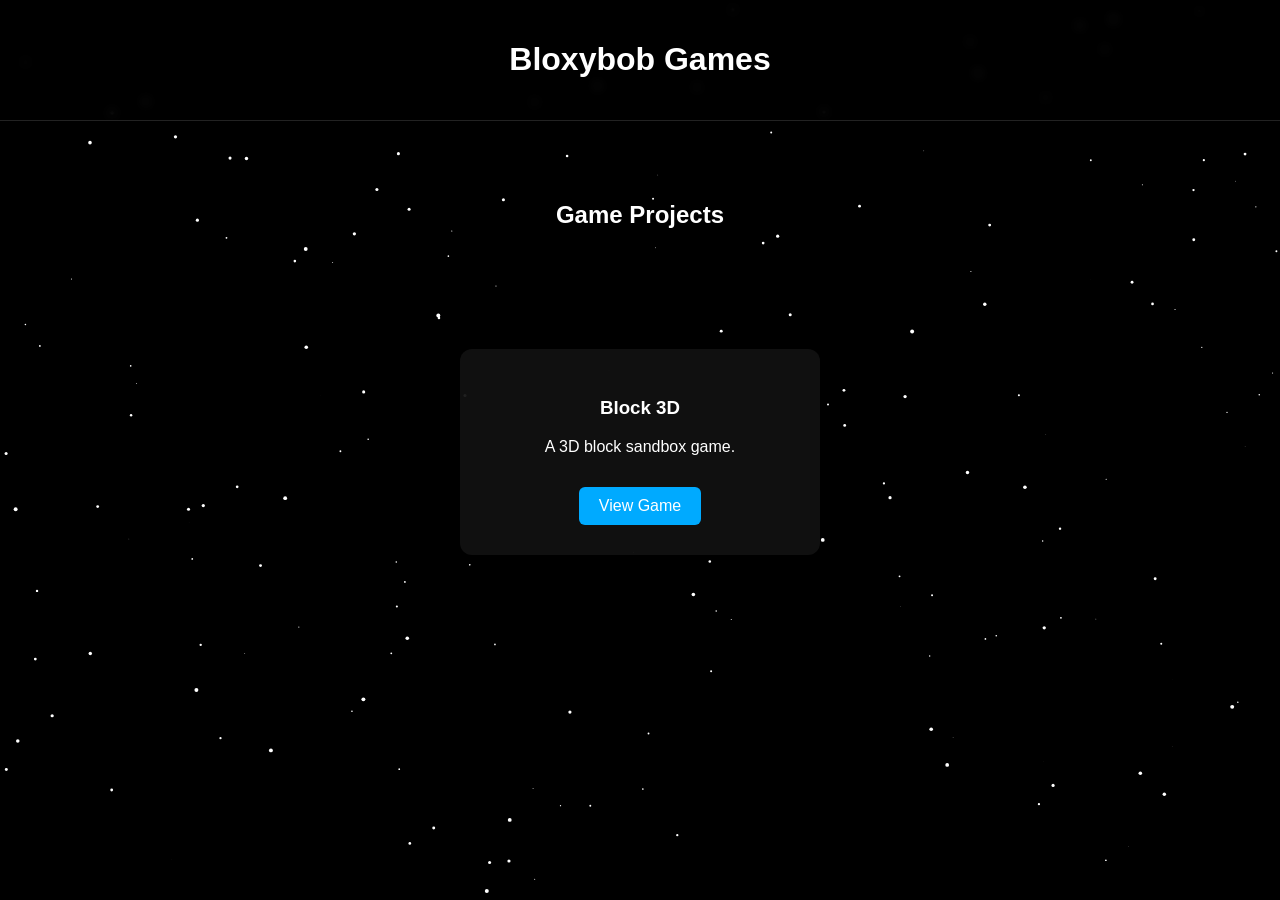
==== index.html @ 67b5997e "REVAMP 2.0 YEAHHH BABY WE REMASTERING THE WEBSITE FUCKING AGAINNN" ====
<!DOCTYPE html>
<html lang="en">
<head>
<meta charset="UTF-8">
<meta name="viewport" content="width=device-width, initial-scale=1.0">
<title>Bloxybob Games</title>

<style>
/* ===== GLOBAL ===== */
body {
    margin: 0;
    font-family: Arial, sans-serif;
    background: black;
    color: white;
    overflow-x: hidden;
}

/* ===== STARFIELD ===== */
#starfield {
    position: fixed;
    top: 0;
    left: 0;
    width: 100%;
    height: 100%;
    z-index: -1;
}

/* ===== TOP BAR ===== */
.top-bar {
    background: rgba(0, 0, 0, 0.7);
    padding: 20px;
    text-align: center;
    border-bottom: 1px solid #222;
    backdrop-filter: blur(6px);
}

/* ===== HERO ===== */
.hero {
    text-align: center;
    padding: 60px 20px;
}

/* ===== GAME GRID (FIXED) ===== */
.games {
    display: flex;
    justify-content: center;
    gap: 30px;
    padding: 40px;
    flex-wrap: wrap;
    transition: all 0.4s ease;
}

.game-card {
    width: 300px; /* Fixed width prevents stretching */
    background: rgba(20, 20, 20, 0.8);
    padding: 30px;
    border-radius: 12px;
    text-align: center;
    backdrop-filter: blur(10px);
    transition: transform 0.3s ease, opacity 0.6s ease;
}

.game-card:hover {
    transform: scale(1.05);
}

button {
    margin-top: 15px;
    padding: 10px 20px;
    border: none;
    border-radius: 6px;
    background: #00aaff;
    color: white;
    cursor: pointer;
    font-size: 16px;
}

button:hover {
    background: #0088cc;
}

/* Fade-in animation */
.fade-in {
    opacity: 0;
    animation: fadeIn 0.8s forwards ease;
}

@keyframes fadeIn {
    to { opacity: 1; }
}
</style>
</head>
<body>

<canvas id="starfield"></canvas>

<header class="top-bar">
    <h1>Bloxybob Games</h1>
</header>

<section class="hero">
    <h2>Game Projects</h2>
</section>

<section class="games" id="gameGrid">
    <div class="game-card">
        <h3>Block 3D</h3>
        <p>A 3D block sandbox game.</p>
        <button onclick="goToGame('block3d.html')">View Game</button>
    </div>
</section>

<script>
/* ===== STARFIELD SCRIPT ===== */

const canvas = document.getElementById("starfield");
const ctx = canvas.getContext("2d");

let stars = [];
const STAR_COUNT = 200;

function resizeCanvas() {
    canvas.width = window.innerWidth;
    canvas.height = window.innerHeight;
}

window.addEventListener("resize", resizeCanvas);
resizeCanvas();

class Star {
    constructor() { this.reset(); }
    reset() {
        this.x = Math.random() * canvas.width;
        this.y = Math.random() * canvas.height;
        this.size = Math.random() * 2;
        this.speed = Math.random() * 0.6 + 0.2;
    }
    update() {
        this.y += this.speed;
        if (this.y > canvas.height) {
            this.reset();
            this.y = 0;
        }
    }
    draw() {
        ctx.fillStyle = "white";
        ctx.beginPath();
        ctx.arc(this.x, this.y, this.size, 0, Math.PI * 2);
        ctx.fill();
    }
}

function initStars() {
    stars = [];
    for (let i = 0; i < STAR_COUNT; i++) {
        stars.push(new Star());
    }
}

function animate() {
    ctx.clearRect(0, 0, canvas.width, canvas.height);
    stars.forEach(star => {
        star.update();
        star.draw();
    });
    requestAnimationFrame(animate);
}

initStars();
animate();

/* ===== NAVIGATION ===== */
function goToGame(page) {
    window.location.href = page;
}

/* ===== SECRET KEY SEQUENCE ===== */

const secretCode = ["ArrowUp","ArrowDown","ArrowLeft","ArrowRight","Enter"];
let userInput = [];

document.addEventListener("keydown", (e) => {
    userInput.push(e.key);
    if (userInput.length > secretCode.length) userInput.shift();

    if (JSON.stringify(userInput) === JSON.stringify(secretCode)) {
        revealSecretCard();
    }
});

function revealSecretCard() {
    if (document.getElementById("estropolis-card")) return;

    const grid = document.getElementById("gameGrid");

    const card = document.createElement("div");
    card.className = "game-card fade-in";
    card.id = "estropolis-card";

    card.innerHTML = `
        <h3>Estropolis</h3>
        <p>A Muiltplayer Historical combat project.</p>
        <button onclick="goToGame('estropolis.html')">View Project</button>
    `;

    grid.appendChild(card);
}
</script>

</body>
</html>
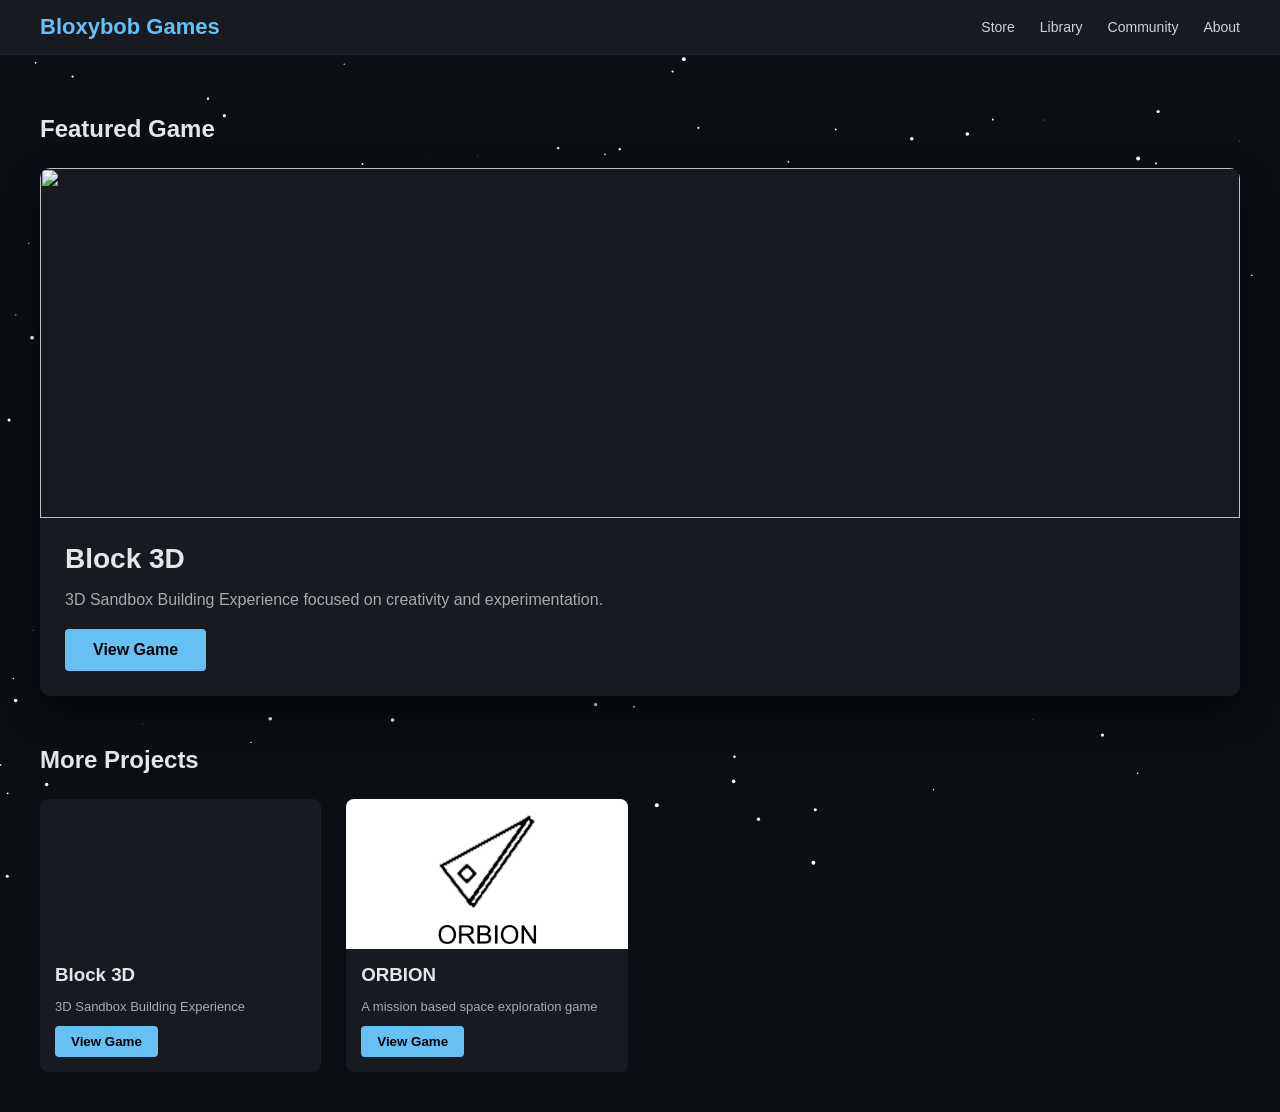
==== commit 37290dfa: "NEW GAME" ====
--- a/index.html
+++ b/index.html
@@ -6,205 +6,414 @@
 <title>Bloxybob Games</title>
 
 <style>
+
 /* ===== GLOBAL ===== */
-body {
-    margin: 0;
-    font-family: Arial, sans-serif;
-    background: black;
-    color: white;
-    overflow-x: hidden;
+body{
+    margin:0;
+    font-family:"Segoe UI",Arial,sans-serif;
+    background:#0b0f14;
+    color:#e6e6e6;
+    overflow-x:hidden;
+}
+
+a{
+    text-decoration:none;
+    color:inherit;
 }
 
 /* ===== STARFIELD ===== */
-#starfield {
-    position: fixed;
-    top: 0;
-    left: 0;
-    width: 100%;
-    height: 100%;
-    z-index: -1;
-}
-
-/* ===== TOP BAR ===== */
-.top-bar {
-    background: rgba(0, 0, 0, 0.7);
-    padding: 20px;
-    text-align: center;
-    border-bottom: 1px solid #222;
-    backdrop-filter: blur(6px);
-}
-
-/* ===== HERO ===== */
-.hero {
-    text-align: center;
-    padding: 60px 20px;
-}
-
-/* ===== GAME GRID (FIXED) ===== */
-.games {
-    display: flex;
-    justify-content: center;
-    gap: 30px;
-    padding: 40px;
-    flex-wrap: wrap;
-    transition: all 0.4s ease;
-}
-
-.game-card {
-    width: 300px; /* Fixed width prevents stretching */
-    background: rgba(20, 20, 20, 0.8);
-    padding: 30px;
-    border-radius: 12px;
-    text-align: center;
-    backdrop-filter: blur(10px);
-    transition: transform 0.3s ease, opacity 0.6s ease;
-}
-
-.game-card:hover {
-    transform: scale(1.05);
-}
-
-button {
-    margin-top: 15px;
-    padding: 10px 20px;
-    border: none;
-    border-radius: 6px;
-    background: #00aaff;
-    color: white;
-    cursor: pointer;
-    font-size: 16px;
-}
-
-button:hover {
-    background: #0088cc;
-}
-
-/* Fade-in animation */
-.fade-in {
-    opacity: 0;
-    animation: fadeIn 0.8s forwards ease;
-}
-
-@keyframes fadeIn {
-    to { opacity: 1; }
-}
+#starfield{
+    position:fixed;
+    top:0;
+    left:0;
+    z-index:-1;
+}
+
+/* ===== HEADER ===== */
+.main-header{
+    background:#171a21;
+    border-bottom:1px solid #1f2933;
+    padding:14px 40px;
+    display:flex;
+    justify-content:space-between;
+    align-items:center;
+}
+
+.logo{
+    font-size:22px;
+    font-weight:bold;
+    color:#66c0f4;
+}
+
+.nav{
+    display:flex;
+    gap:25px;
+    font-size:14px;
+    color:#c7d5e0;
+}
+
+.nav span{
+    cursor:pointer;
+    transition:0.2s;
+}
+
+.nav span:hover{
+    color:white;
+}
+
+/* ===== STORE SECTION ===== */
+.section{
+    max-width:1200px;
+    margin:auto;
+    padding:40px;
+}
+
+.section h2{
+    font-size:24px;
+    margin-bottom:25px;
+}
+
+/* ===== FEATURED GAME ===== */
+.featured-game{
+    background:#171a21;
+    border-radius:10px;
+    overflow:hidden;
+    margin-bottom:50px;
+    box-shadow:0 15px 35px rgba(0,0,0,0.6);
+}
+
+.featured-preview{
+    position:relative;
+    height:350px;
+    overflow:hidden;
+}
+
+.featured-preview img{
+    position:absolute;
+    width:100%;
+    height:100%;
+    object-fit:cover;
+    opacity:0;
+    transition:opacity 0.6s ease;
+}
+
+.featured-preview img.active{
+    opacity:1;
+}
+
+.featured-info{
+    padding:25px;
+}
+
+.featured-info h3{
+    margin:0 0 10px 0;
+    font-size:28px;
+}
+
+.featured-info p{
+    color:#aaa;
+    margin-bottom:20px;
+}
+
+.featured-info button{
+    padding:12px 28px;
+    font-size:16px;
+    border:none;
+    border-radius:4px;
+    background:#66c0f4;
+    color:black;
+    font-weight:bold;
+    cursor:pointer;
+    transition:0.3s;
+}
+
+.featured-info button:hover{
+    background:#4aa3d8;
+}
+
+/* ===== GAME GRID ===== */
+.games{
+    display:grid;
+    grid-template-columns:repeat(auto-fill,minmax(260px,1fr));
+    gap:25px;
+}
+
+.game-card{
+    background:#171a21;
+    border-radius:8px;
+    overflow:hidden;
+    transition:transform 0.25s ease,box-shadow 0.25s ease;
+    cursor:pointer;
+}
+
+.game-card:hover{
+    transform:translateY(-6px);
+    box-shadow:0 10px 25px rgba(0,0,0,0.6);
+}
+
+.game-image{
+    height:150px;
+    background-size:cover;
+    background-position:center;
+}
+
+.game-info{
+    padding:15px;
+}
+
+.game-info h3{
+    margin:0 0 8px 0;
+}
+
+.game-info p{
+    font-size:13px;
+    color:#aaa;
+    margin-bottom:12px;
+}
+
+.game-info button{
+    padding:8px 16px;
+    border:none;
+    border-radius:4px;
+    background:#66c0f4;
+    color:black;
+    font-weight:bold;
+    cursor:pointer;
+}
+
+.game-info button:hover{
+    background:#4aa3d8;
+}
+
+/* ===== RESPONSIVE ===== */
+@media(max-width:768px){
+.section{padding:20px;}
+.featured-preview{height:250px;}
+}
+
 </style>
 </head>
+
 <body>
 
 <canvas id="starfield"></canvas>
 
-<header class="top-bar">
-    <h1>Bloxybob Games</h1>
+<header class="main-header">
+<div class="logo">Bloxybob Games</div>
+
+<div class="nav">
+<span>Store</span>
+<span>Library</span>
+<span>Community</span>
+<span>About</span>
+</div>
+
 </header>
 
-<section class="hero">
-    <h2>Game Projects</h2>
+
+<section class="section">
+
+<h2>Featured Game</h2>
+
+<div class="featured-game">
+
+<div class="featured-preview" id="featuredPreview">
+<img src="images/block1.png" class="active">
+<img src="images/block2.png">
+<img src="images/banner.png">
+</div>
+
+<div class="featured-info">
+<h3>Block 3D</h3>
+<p>3D Sandbox Building Experience focused on creativity and experimentation.</p>
+<button onclick="goToGame('block3d.html')">View Game</button>
+</div>
+
+</div>
+
+
+<h2>More Projects</h2>
+
+<div class="games" id="gameGrid">
+
+<!-- BLOCK 3D -->
+<div class="game-card">
+<div class="game-image" style="background-image:url('images/banner.png');"></div>
+
+<div class="game-info">
+<h3>Block 3D</h3>
+<p>3D Sandbox Building Experience</p>
+<button onclick="goToGame('block3d.html')">View Game</button>
+</div>
+</div>
+
+
+<!-- NEW GAME -->
+<div class="game-card">
+<div class="game-image" style="background-image:url('images/newgame.png');"></div>
+
+<div class="game-info">
+<h3>ORBION</h3>
+<p>A mission based space exploration game</p>
+<button onclick="goToGame('newgame.html')">View Game</button>
+</div>
+</div>
+
+
+</div>
+
 </section>
 
-<section class="games" id="gameGrid">
-    <div class="game-card">
-        <h3>Block 3D</h3>
-        <p>A 3D block sandbox game.</p>
-        <button onclick="goToGame('block3d.html')">View Game</button>
-    </div>
-</section>
 
 <script>
-/* ===== STARFIELD SCRIPT ===== */
-
-const canvas = document.getElementById("starfield");
-const ctx = canvas.getContext("2d");
-
-let stars = [];
-const STAR_COUNT = 200;
-
-function resizeCanvas() {
-    canvas.width = window.innerWidth;
-    canvas.height = window.innerHeight;
-}
-
-window.addEventListener("resize", resizeCanvas);
+
+/* ===== STARFIELD ===== */
+
+const canvas=document.getElementById("starfield");
+const ctx=canvas.getContext("2d");
+
+let stars=[];
+const STAR_COUNT=200;
+
+function resizeCanvas(){
+canvas.width=window.innerWidth;
+canvas.height=window.innerHeight;
+}
+
+window.addEventListener("resize",resizeCanvas);
 resizeCanvas();
 
-class Star {
-    constructor() { this.reset(); }
-    reset() {
-        this.x = Math.random() * canvas.width;
-        this.y = Math.random() * canvas.height;
-        this.size = Math.random() * 2;
-        this.speed = Math.random() * 0.6 + 0.2;
-    }
-    update() {
-        this.y += this.speed;
-        if (this.y > canvas.height) {
-            this.reset();
-            this.y = 0;
-        }
-    }
-    draw() {
-        ctx.fillStyle = "white";
-        ctx.beginPath();
-        ctx.arc(this.x, this.y, this.size, 0, Math.PI * 2);
-        ctx.fill();
-    }
-}
-
-function initStars() {
-    stars = [];
-    for (let i = 0; i < STAR_COUNT; i++) {
-        stars.push(new Star());
-    }
-}
-
-function animate() {
-    ctx.clearRect(0, 0, canvas.width, canvas.height);
-    stars.forEach(star => {
-        star.update();
-        star.draw();
-    });
-    requestAnimationFrame(animate);
+class Star{
+
+constructor(){this.reset();}
+
+reset(){
+this.x=Math.random()*canvas.width;
+this.y=Math.random()*canvas.height;
+this.size=Math.random()*2;
+this.speed=Math.random()*0.6+0.2;
+}
+
+update(){
+this.y+=this.speed;
+
+if(this.y>canvas.height){
+this.reset();
+this.y=0;
+}
+}
+
+draw(){
+ctx.fillStyle="white";
+ctx.beginPath();
+ctx.arc(this.x,this.y,this.size,0,Math.PI*2);
+ctx.fill();
+}
+
+}
+
+function initStars(){
+stars=[];
+for(let i=0;i<STAR_COUNT;i++){
+stars.push(new Star());
+}
+}
+
+function animate(){
+ctx.clearRect(0,0,canvas.width,canvas.height);
+
+stars.forEach(star=>{
+star.update();
+star.draw();
+});
+
+requestAnimationFrame(animate);
 }
 
 initStars();
 animate();
 
+
+/* ===== FEATURED SLIDESHOW ===== */
+
+const featuredImgs=document.querySelectorAll("#featuredPreview img");
+let fIndex=0;
+
+function showFeatured(n){
+
+featuredImgs[fIndex].classList.remove("active");
+
+fIndex=(n+featuredImgs.length)%featuredImgs.length;
+
+featuredImgs[fIndex].classList.add("active");
+
+}
+
+setInterval(()=>{
+showFeatured(fIndex+1);
+},5000);
+
+
 /* ===== NAVIGATION ===== */
-function goToGame(page) {
-    window.location.href = page;
-}
-
-/* ===== SECRET KEY SEQUENCE ===== */
-
-const secretCode = ["ArrowUp","ArrowDown","ArrowLeft","ArrowRight","Enter"];
-let userInput = [];
-
-document.addEventListener("keydown", (e) => {
-    userInput.push(e.key);
-    if (userInput.length > secretCode.length) userInput.shift();
-
-    if (JSON.stringify(userInput) === JSON.stringify(secretCode)) {
-        revealSecretCard();
-    }
+
+function goToGame(page){
+window.location.href=page;
+}
+
+
+/* ===== SECRET ESTROPOLIS CODE ===== */
+
+const secretCode=[
+"ArrowUp",
+"ArrowDown",
+"ArrowLeft",
+"ArrowRight",
+"Enter"
+];
+
+let userInput=[];
+
+document.addEventListener("keydown",(e)=>{
+
+userInput.push(e.key);
+
+if(userInput.length>secretCode.length)
+userInput.shift();
+
+if(JSON.stringify(userInput)===JSON.stringify(secretCode)){
+revealSecretCard();
+}
+
 });
 
-function revealSecretCard() {
-    if (document.getElementById("estropolis-card")) return;
-
-    const grid = document.getElementById("gameGrid");
-
-    const card = document.createElement("div");
-    card.className = "game-card fade-in";
-    card.id = "estropolis-card";
-
-    card.innerHTML = `
-        <h3>Estropolis</h3>
-        <p>A Muiltplayer Historical combat project.</p>
-        <button onclick="goToGame('estropolis.html')">View Project</button>
-    `;
-
-    grid.appendChild(card);
-}
+
+function revealSecretCard(){
+
+if(document.getElementById("estropolis-card"))
+return;
+
+const grid=document.getElementById("gameGrid");
+
+const card=document.createElement("div");
+card.className="game-card";
+card.id="estropolis-card";
+
+card.innerHTML=`
+
+<div class="game-image" style="background-image:url('images/estropolis.png');"></div>
+
+<div class="game-info">
+<h3>Estropolis</h3>
+<p>Multiplayer Historical Combat Project</p>
+<button onclick="goToGame('estropolis.html')">View Project</button>
+</div>
+
+`;
+
+grid.appendChild(card);
+
+}
+
 </script>
 
 </body>
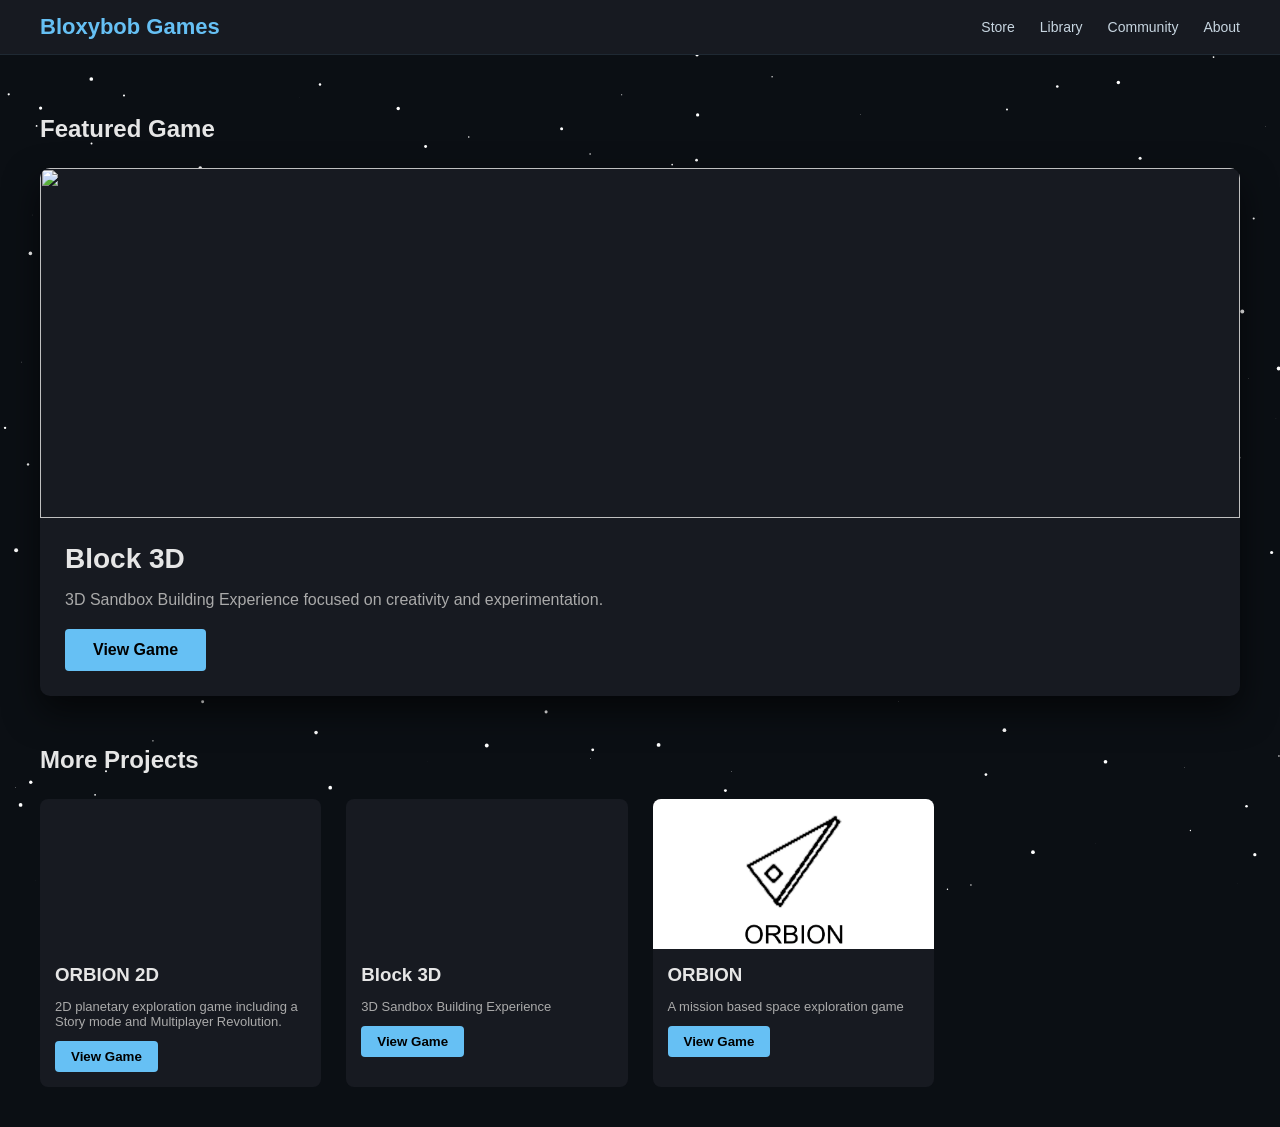
==== commit 682bfb15: "New Game and Update logs Added Orbion 2D to main page Added Orbion 2D game page Added Update logs fo" ====
--- a/index.html
+++ b/index.html
@@ -236,6 +236,17 @@
 
 <div class="games" id="gameGrid">
 
+<!-- ORBION 2D -->
+<div class="game-card">
+    <div class="game-image" style="background-image:url('images/orbion2d.png');"></div>
+
+    <div class="game-info">
+        <h3>ORBION 2D</h3>
+        <p>2D planetary exploration game including a Story mode and Multiplayer Revolution.</p>
+        <button onclick="goToGame('orbion2d.html')">View Game</button>
+    </div>
+</div>
+
 <!-- BLOCK 3D -->
 <div class="game-card">
 <div class="game-image" style="background-image:url('images/banner.png');"></div>
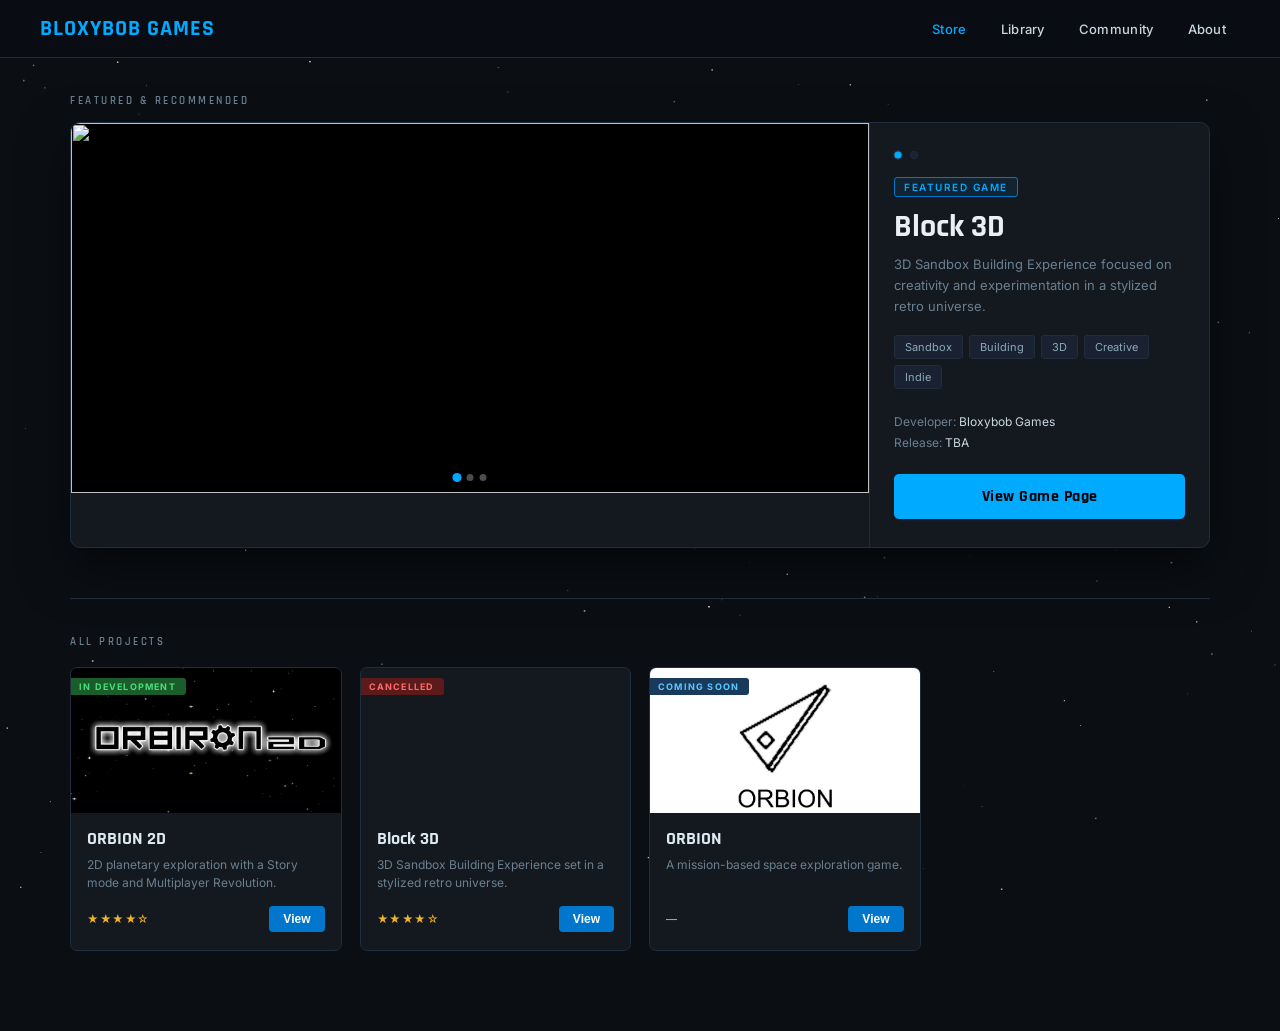
==== commit 8ed94844: "RAHHH UPDATES AND NEW PAGE added update logs to block3d added new update log to orbion 2d Revamped t" ====
--- a/index.html
+++ b/index.html
@@ -4,427 +4,675 @@
 <meta charset="UTF-8">
 <meta name="viewport" content="width=device-width, initial-scale=1.0">
 <title>Bloxybob Games</title>
+<link href="https://fonts.googleapis.com/css2?family=Rajdhani:wght@500;600;700&family=Inter:wght@300;400;500&display=swap" rel="stylesheet">
 
 <style>
-
-/* ===== GLOBAL ===== */
-body{
-    margin:0;
-    font-family:"Segoe UI",Arial,sans-serif;
-    background:#0b0f14;
-    color:#e6e6e6;
-    overflow-x:hidden;
-}
-
-a{
-    text-decoration:none;
-    color:inherit;
-}
+/* ===== RESET & BASE ===== */
+*, *::before, *::after { box-sizing: border-box; margin: 0; padding: 0; }
+
+:root {
+    --bg:        #0b0f14;
+    --surface:   #141920;
+    --surface2:  #1a2130;
+    --border:    #1f2d3d;
+    --accent:    #00aaff;
+    --accent2:   #0077cc;
+    --text:      #c8d6e0;
+    --muted:     #6a7f8f;
+    --gold:      #f0b429;
+    --header-h:  58px;
+}
+
+body {
+    margin: 0;
+    font-family: "Inter", Arial, sans-serif;
+    background: var(--bg);
+    color: var(--text);
+    overflow-x: hidden;
+}
+
+a { text-decoration: none; color: inherit; }
 
 /* ===== STARFIELD ===== */
-#starfield{
-    position:fixed;
-    top:0;
-    left:0;
-    z-index:-1;
+#starfield {
+    position: fixed;
+    top: 0; left: 0;
+    z-index: -1;
+    pointer-events: none;
 }
 
 /* ===== HEADER ===== */
-.main-header{
-    background:#171a21;
-    border-bottom:1px solid #1f2933;
-    padding:14px 40px;
-    display:flex;
-    justify-content:space-between;
-    align-items:center;
-}
-
-.logo{
-    font-size:22px;
-    font-weight:bold;
-    color:#66c0f4;
-}
-
-.nav{
-    display:flex;
-    gap:25px;
-    font-size:14px;
-    color:#c7d5e0;
-}
-
-.nav span{
-    cursor:pointer;
-    transition:0.2s;
-}
-
-.nav span:hover{
-    color:white;
-}
-
-/* ===== STORE SECTION ===== */
-.section{
-    max-width:1200px;
-    margin:auto;
-    padding:40px;
-}
-
-.section h2{
-    font-size:24px;
-    margin-bottom:25px;
+.main-header {
+    position: sticky;
+    top: 0;
+    z-index: 100;
+    height: var(--header-h);
+    background: rgba(10, 14, 20, 0.92);
+    backdrop-filter: blur(12px);
+    border-bottom: 1px solid var(--border);
+    display: flex;
+    align-items: center;
+    justify-content: space-between;
+    padding: 0 40px;
+}
+
+.logo {
+    font-family: "Rajdhani", sans-serif;
+    font-size: 22px;
+    font-weight: 700;
+    letter-spacing: 1px;
+    color: var(--accent);
+    text-transform: uppercase;
+}
+
+.nav { display: flex; gap: 6px; }
+
+.nav-link {
+    font-size: 13px;
+    font-weight: 500;
+    padding: 6px 14px;
+    border-radius: 4px;
+    color: var(--text);
+    cursor: pointer;
+    transition: background 0.2s, color 0.2s;
+    letter-spacing: 0.3px;
+}
+
+.nav-link:hover { background: var(--surface2); color: white; }
+.nav-link.active { color: var(--accent); }
+
+/* ===== MAIN CONTENT ===== */
+.page {
+    max-width: 1200px;
+    margin: 0 auto;
+    padding: 36px 30px 80px;
+}
+
+/* ===== SECTION LABEL ===== */
+.section-label {
+    font-family: "Rajdhani", sans-serif;
+    font-size: 11px;
+    font-weight: 600;
+    letter-spacing: 2.5px;
+    text-transform: uppercase;
+    color: var(--muted);
+    margin-bottom: 14px;
 }
 
 /* ===== FEATURED GAME ===== */
-.featured-game{
-    background:#171a21;
-    border-radius:10px;
-    overflow:hidden;
-    margin-bottom:50px;
-    box-shadow:0 15px 35px rgba(0,0,0,0.6);
-}
-
-.featured-preview{
-    position:relative;
-    height:350px;
-    overflow:hidden;
-}
-
-.featured-preview img{
-    position:absolute;
-    width:100%;
-    height:100%;
-    object-fit:cover;
-    opacity:0;
-    transition:opacity 0.6s ease;
-}
-
-.featured-preview img.active{
-    opacity:1;
-}
-
-.featured-info{
-    padding:25px;
-}
-
-.featured-info h3{
-    margin:0 0 10px 0;
-    font-size:28px;
-}
-
-.featured-info p{
-    color:#aaa;
-    margin-bottom:20px;
-}
-
-.featured-info button{
-    padding:12px 28px;
-    font-size:16px;
-    border:none;
-    border-radius:4px;
-    background:#66c0f4;
-    color:black;
-    font-weight:bold;
-    cursor:pointer;
-    transition:0.3s;
-}
-
-.featured-info button:hover{
-    background:#4aa3d8;
+.featured-wrap { margin-bottom: 50px; }
+
+.featured-shell {
+    display: grid;
+    grid-template-columns: 1fr 340px;
+    border-radius: 10px;
+    overflow: hidden;
+    border: 1px solid var(--border);
+    background: var(--surface);
+    box-shadow: 0 20px 50px rgba(0,0,0,0.55);
+}
+
+.featured-slides {
+    position: relative;
+    height: 370px;
+    overflow: hidden;
+    background: #000;
+}
+
+.featured-slides img {
+    position: absolute;
+    inset: 0;
+    width: 100%;
+    height: 100%;
+    object-fit: cover;
+    opacity: 0;
+    transition: opacity 0.7s ease;
+}
+
+.featured-slides img.active { opacity: 1; }
+
+.slide-dots {
+    position: absolute;
+    bottom: 12px;
+    left: 50%;
+    transform: translateX(-50%);
+    display: flex;
+    gap: 6px;
+    z-index: 5;
+}
+
+.dot {
+    width: 7px;
+    height: 7px;
+    border-radius: 50%;
+    background: rgba(255,255,255,0.3);
+    cursor: pointer;
+    transition: background 0.2s, transform 0.2s;
+}
+
+.dot.active { background: var(--accent); transform: scale(1.3); }
+
+.featured-sidebar {
+    display: flex;
+    flex-direction: column;
+    padding: 28px 24px;
+    border-left: 1px solid var(--border);
+    justify-content: space-between;
+}
+
+.featured-sidebar-info {
+    transition: opacity 0.4s ease;
+}
+
+.featured-sidebar-info.fading {
+    opacity: 0;
+}
+
+/* Featured switcher dots */
+.featured-switcher {
+    display: flex;
+    gap: 8px;
+    margin-bottom: 16px;
+}
+
+.switcher-dot {
+    width: 8px;
+    height: 8px;
+    border-radius: 50%;
+    background: var(--surface2);
+    border: 1px solid var(--border);
+    cursor: pointer;
+    transition: background 0.2s, transform 0.2s;
+}
+
+.switcher-dot.active {
+    background: var(--accent);
+    transform: scale(1.2);
+}
+
+.featured-game-tag {
+    display: inline-block;
+    font-size: 10px;
+    font-weight: 600;
+    letter-spacing: 1.5px;
+    text-transform: uppercase;
+    color: var(--accent);
+    border: 1px solid var(--accent2);
+    background: rgba(0,170,255,0.08);
+    padding: 3px 9px;
+    border-radius: 3px;
+    margin-bottom: 12px;
+    width: fit-content;
+}
+
+.featured-title {
+    font-family: "Rajdhani", sans-serif;
+    font-size: 32px;
+    font-weight: 700;
+    color: #e8f0f6;
+    line-height: 1.1;
+    margin-bottom: 10px;
+}
+
+.featured-desc {
+    font-size: 13px;
+    color: var(--muted);
+    line-height: 1.6;
+    margin-bottom: 18px;
+}
+
+.featured-tags {
+    display: flex;
+    flex-wrap: wrap;
+    gap: 6px;
+    margin-bottom: 22px;
+}
+
+.chip {
+    font-size: 11px;
+    padding: 4px 10px;
+    border-radius: 3px;
+    background: var(--surface2);
+    color: #8aaabb;
+    border: 1px solid var(--border);
+}
+
+.featured-meta {
+    font-size: 12px;
+    color: var(--muted);
+    line-height: 1.8;
+    margin-bottom: 20px;
+}
+
+.featured-meta span { color: var(--text); }
+
+.btn-primary {
+    display: block;
+    width: 100%;
+    text-align: center;
+    padding: 12px;
+    background: var(--accent);
+    color: #000;
+    font-family: "Rajdhani", sans-serif;
+    font-size: 16px;
+    font-weight: 700;
+    letter-spacing: 0.5px;
+    border-radius: 5px;
+    border: none;
+    cursor: pointer;
+    transition: background 0.2s, transform 0.15s;
+}
+
+.btn-primary:hover { background: #22bbff; transform: translateY(-1px); }
+
+/* ===== DIVIDER ===== */
+.divider {
+    height: 1px;
+    background: var(--border);
+    margin: 0 0 36px;
 }
 
 /* ===== GAME GRID ===== */
-.games{
-    display:grid;
-    grid-template-columns:repeat(auto-fill,minmax(260px,1fr));
-    gap:25px;
-}
-
-.game-card{
-    background:#171a21;
-    border-radius:8px;
-    overflow:hidden;
-    transition:transform 0.25s ease,box-shadow 0.25s ease;
-    cursor:pointer;
-}
-
-.game-card:hover{
-    transform:translateY(-6px);
-    box-shadow:0 10px 25px rgba(0,0,0,0.6);
-}
-
-.game-image{
-    height:150px;
-    background-size:cover;
-    background-position:center;
-}
-
-.game-info{
-    padding:15px;
-}
-
-.game-info h3{
-    margin:0 0 8px 0;
-}
-
-.game-info p{
-    font-size:13px;
-    color:#aaa;
-    margin-bottom:12px;
-}
-
-.game-info button{
-    padding:8px 16px;
-    border:none;
-    border-radius:4px;
-    background:#66c0f4;
-    color:black;
-    font-weight:bold;
-    cursor:pointer;
-}
-
-.game-info button:hover{
-    background:#4aa3d8;
+.grid-label-row {
+    display: flex;
+    align-items: baseline;
+    justify-content: space-between;
+    margin-bottom: 18px;
+}
+
+.game-grid {
+    display: grid;
+    grid-template-columns: repeat(auto-fill, minmax(240px, 1fr));
+    gap: 18px;
+}
+
+/* Card */
+.game-card {
+    background: var(--surface);
+    border-radius: 7px;
+    overflow: hidden;
+    border: 1px solid var(--border);
+    cursor: pointer;
+    transition: transform 0.22s ease, box-shadow 0.22s ease, border-color 0.22s ease;
+    display: flex;
+    flex-direction: column;
+}
+
+.game-card:hover {
+    transform: translateY(-5px);
+    box-shadow: 0 12px 30px rgba(0,0,0,0.55);
+    border-color: #2a3d50;
+}
+
+.card-img {
+    height: 145px;
+    background-size: cover;
+    background-position: center;
+    position: relative;
+    flex-shrink: 0;
+}
+
+.card-ribbon {
+    position: absolute;
+    top: 10px;
+    left: 0;
+    font-size: 9px;
+    font-weight: 700;
+    letter-spacing: 1.2px;
+    text-transform: uppercase;
+    padding: 3px 10px 3px 8px;
+    border-radius: 0 3px 3px 0;
+}
+
+.ribbon-active    { background: #1a5c2a; color: #4adf7a; }
+.ribbon-cancelled { background: #5c1a1a; color: #ff6a6a; }
+.ribbon-tba       { background: #1a3a5c; color: #5bc8ff; }
+
+.card-body { padding: 14px 16px 18px; flex: 1; display: flex; flex-direction: column; }
+
+.card-title {
+    font-family: "Rajdhani", sans-serif;
+    font-size: 18px;
+    font-weight: 700;
+    color: #ddeaf2;
+    margin-bottom: 6px;
+}
+
+.card-desc {
+    font-size: 12px;
+    color: var(--muted);
+    line-height: 1.5;
+    flex: 1;
+    margin-bottom: 14px;
+}
+
+.card-footer {
+    display: flex;
+    align-items: center;
+    justify-content: space-between;
+}
+
+.card-rating { font-size: 11px; color: var(--gold); letter-spacing: 0.5px; }
+
+.btn-card {
+    font-size: 12px;
+    font-weight: 600;
+    padding: 6px 14px;
+    background: var(--accent2);
+    color: white;
+    border-radius: 4px;
+    border: none;
+    cursor: pointer;
+    transition: background 0.2s;
+}
+
+.btn-card:hover { background: var(--accent); }
+
+/* ===== SECRET CARD ===== */
+@keyframes cardReveal {
+    from { opacity: 0; transform: scale(0.9) translateY(10px); }
+    to   { opacity: 1; transform: scale(1) translateY(0); }
+}
+
+.game-card.secret-reveal {
+    animation: cardReveal 0.4s ease forwards;
+    border-color: #4a2a70;
+    box-shadow: 0 0 20px rgba(120,60,200,0.3);
 }
 
 /* ===== RESPONSIVE ===== */
-@media(max-width:768px){
-.section{padding:20px;}
-.featured-preview{height:250px;}
-}
-
+@media(max-width: 860px){
+    .featured-shell { grid-template-columns: 1fr; }
+    .featured-slides { height: 260px; }
+    .featured-sidebar { border-left: none; border-top: 1px solid var(--border); }
+    .main-header { padding: 0 20px; }
+    .page { padding: 24px 16px 60px; }
+}
+
+@media(max-width: 500px){
+    .nav-link { padding: 6px 9px; font-size: 12px; }
+    .game-grid { grid-template-columns: 1fr 1fr; }
+}
 </style>
 </head>
 
 <body>
-
 <canvas id="starfield"></canvas>
 
+<!-- HEADER -->
 <header class="main-header">
-<div class="logo">Bloxybob Games</div>
-
-<div class="nav">
-<span>Store</span>
-<span>Library</span>
-<span>Community</span>
-<span>About</span>
-</div>
-
+    <div class="logo">Bloxybob Games</div>
+    <nav class="nav">
+        <span class="nav-link active">Store</span>
+        <span class="nav-link">Library</span>
+        <span class="nav-link">Community</span>
+        <span class="nav-link">About</span>
+    </nav>
 </header>
 
-
-<section class="section">
-
-<h2>Featured Game</h2>
-
-<div class="featured-game">
-
-<div class="featured-preview" id="featuredPreview">
-<img src="images/block1.png" class="active">
-<img src="images/block2.png">
-<img src="images/banner.png">
-</div>
-
-<div class="featured-info">
-<h3>Block 3D</h3>
-<p>3D Sandbox Building Experience focused on creativity and experimentation.</p>
-<button onclick="goToGame('block3d.html')">View Game</button>
-</div>
-
-</div>
-
-
-<h2>More Projects</h2>
-
-<div class="games" id="gameGrid">
-
-<!-- ORBION 2D -->
-<div class="game-card">
-    <div class="game-image" style="background-image:url('images/orbion2d.png');"></div>
-
-    <div class="game-info">
-        <h3>ORBION 2D</h3>
-        <p>2D planetary exploration game including a Story mode and Multiplayer Revolution.</p>
-        <button onclick="goToGame('orbion2d.html')">View Game</button>
+<div class="page">
+
+    <!-- FEATURED -->
+    <div class="featured-wrap">
+        <div class="section-label">Featured &amp; Recommended</div>
+        <div class="featured-shell">
+
+            <div class="featured-slides" id="featuredSlides">
+                <div class="slide-dots" id="slideDots"></div>
+            </div>
+
+            <div class="featured-sidebar">
+                <div class="featured-sidebar-info" id="featuredSidebarInfo">
+                    <div class="featured-switcher" id="featuredSwitcher"></div>
+                    <div class="featured-game-tag">Featured Game</div>
+                    <div class="featured-title" id="featuredTitle"></div>
+                    <div class="featured-desc" id="featuredDesc"></div>
+                    <div class="featured-tags" id="featuredTagsEl" style="margin-bottom:22px;"></div>
+                    <div class="featured-meta" id="featuredMeta"></div>
+                </div>
+                <button class="btn-primary" id="featuredBtn">View Game Page</button>
+            </div>
+
+        </div>
+    </div>
+
+    <div class="divider"></div>
+
+    <!-- ALL PROJECTS -->
+    <div class="grid-label-row">
+        <div class="section-label" style="margin-bottom:0">All Projects</div>
+    </div>
+
+    <div class="game-grid" id="gameGrid">
+
+        <div class="game-card" onclick="goToGame('orbion2d.html')">
+            <div class="card-img" style="background-image:url('images/banner orbion.png');">
+                <div class="card-ribbon ribbon-active">In Development</div>
+            </div>
+            <div class="card-body">
+                <div class="card-title">ORBION 2D</div>
+                <div class="card-desc">2D planetary exploration with a Story mode and Multiplayer Revolution.</div>
+                <div class="card-footer">
+                    <div class="card-rating">★★★★☆</div>
+                    <button class="btn-card">View</button>
+                </div>
+            </div>
+        </div>
+
+        <div class="game-card" onclick="goToGame('block3d.html')">
+            <div class="card-img" style="background-image:url('images/banner.png');">
+                <div class="card-ribbon ribbon-cancelled">Cancelled</div>
+            </div>
+            <div class="card-body">
+                <div class="card-title">Block 3D</div>
+                <div class="card-desc">3D Sandbox Building Experience set in a stylized retro universe.</div>
+                <div class="card-footer">
+                    <div class="card-rating">★★★★☆</div>
+                    <button class="btn-card">View</button>
+                </div>
+            </div>
+        </div>
+
+        <div class="game-card" onclick="goToGame('newgame.html')">
+            <div class="card-img" style="background-image:url('images/newgame.png');">
+                <div class="card-ribbon ribbon-tba">Coming Soon</div>
+            </div>
+            <div class="card-body">
+                <div class="card-title">ORBION</div>
+                <div class="card-desc">A mission-based space exploration game.</div>
+                <div class="card-footer">
+                    <div class="card-rating">—</div>
+                    <button class="btn-card">View</button>
+                </div>
+            </div>
+        </div>
+
     </div>
 </div>
 
-<!-- BLOCK 3D -->
-<div class="game-card">
-<div class="game-image" style="background-image:url('images/banner.png');"></div>
-
-<div class="game-info">
-<h3>Block 3D</h3>
-<p>3D Sandbox Building Experience</p>
-<button onclick="goToGame('block3d.html')">View Game</button>
-</div>
-</div>
-
-
-<!-- NEW GAME -->
-<div class="game-card">
-<div class="game-image" style="background-image:url('images/newgame.png');"></div>
-
-<div class="game-info">
-<h3>ORBION</h3>
-<p>A mission based space exploration game</p>
-<button onclick="goToGame('newgame.html')">View Game</button>
-</div>
-</div>
-
-
-</div>
-
-</section>
-
 
 <script>
-
 /* ===== STARFIELD ===== */
-
-const canvas=document.getElementById("starfield");
-const ctx=canvas.getContext("2d");
-
-let stars=[];
-const STAR_COUNT=200;
-
-function resizeCanvas(){
-canvas.width=window.innerWidth;
-canvas.height=window.innerHeight;
-}
-
-window.addEventListener("resize",resizeCanvas);
+const canvas = document.getElementById("starfield");
+const ctx    = canvas.getContext("2d");
+let stars    = [];
+
+function resizeCanvas(){ canvas.width = window.innerWidth; canvas.height = window.innerHeight; }
+window.addEventListener("resize", resizeCanvas);
 resizeCanvas();
 
-class Star{
-
-constructor(){this.reset();}
-
-reset(){
-this.x=Math.random()*canvas.width;
-this.y=Math.random()*canvas.height;
-this.size=Math.random()*2;
-this.speed=Math.random()*0.6+0.2;
-}
-
-update(){
-this.y+=this.speed;
-
-if(this.y>canvas.height){
-this.reset();
-this.y=0;
-}
-}
-
-draw(){
-ctx.fillStyle="white";
-ctx.beginPath();
-ctx.arc(this.x,this.y,this.size,0,Math.PI*2);
-ctx.fill();
-}
-
-}
-
-function initStars(){
-stars=[];
-for(let i=0;i<STAR_COUNT;i++){
-stars.push(new Star());
-}
-}
-
-function animate(){
-ctx.clearRect(0,0,canvas.width,canvas.height);
-
-stars.forEach(star=>{
-star.update();
-star.draw();
+class Star {
+    constructor(){ this.reset(true); }
+    reset(rand){
+        this.x     = Math.random() * canvas.width;
+        this.y     = rand ? Math.random() * canvas.height : 0;
+        this.size  = Math.random() * 1.6;
+        this.speed = Math.random() * 0.5 + 0.15;
+        this.alpha = Math.random() * 0.6 + 0.3;
+    }
+    update(){ this.y += this.speed; if(this.y > canvas.height) this.reset(false); }
+    draw(){
+        ctx.globalAlpha = this.alpha;
+        ctx.fillStyle   = "white";
+        ctx.fillRect(this.x, this.y, this.size, this.size);
+    }
+}
+
+for(let i = 0; i < 220; i++) stars.push(new Star());
+
+function animateStars(){
+    ctx.clearRect(0, 0, canvas.width, canvas.height);
+    stars.forEach(s => { s.update(); s.draw(); });
+    ctx.globalAlpha = 1;
+    requestAnimationFrame(animateStars);
+}
+animateStars();
+
+/* ===== FEATURED GAMES DATA ===== */
+const featuredGames = [
+    {
+        title:  "Block 3D",
+        desc:   "3D Sandbox Building Experience focused on creativity and experimentation in a stylized retro universe.",
+        tags:   ["Sandbox","Building","3D","Creative","Indie"],
+        dev:    "Bloxybob Games",
+        release:"TBA",
+        page:   "block3d.html",
+        images: ["images/block1.png","images/block2.png","images/banner.png"]
+    },
+    {
+        title:  "ORBION 2D",
+        desc:   "2D planetary exploration with a Story mode and Multiplayer Revolution across hand-crafted worlds.",
+        tags:   ["2D","Space","Exploration","Survival","Indie"],
+        dev:    "Bloxybob Games",
+        release:"TBA",
+        page:   "orbion2d.html",
+        images: ["images/banner orbion.png","images/block1.png","images/block2.png"]
+    }
+];
+
+const featuredSlides   = document.getElementById("featuredSlides");
+const dotsContainer    = document.getElementById("slideDots");
+const sidebarInfo      = document.getElementById("featuredSidebarInfo");
+const switcher         = document.getElementById("featuredSwitcher");
+const featuredBtn      = document.getElementById("featuredBtn");
+
+let fGameIndex  = 0;   // which featured game is showing
+let fSlideIndex = 0;   // which slide within that game
+let slideImgEls = [];
+let slideTimer  = null;
+let gameTimer   = null;
+
+/* Build switcher dots (one per featured game) */
+featuredGames.forEach((_, i) => {
+    const d = document.createElement("div");
+    d.className = "switcher-dot" + (i === 0 ? " active" : "");
+    d.addEventListener("click", () => switchFeaturedGame(i));
+    switcher.appendChild(d);
 });
 
-requestAnimationFrame(animate);
-}
-
-initStars();
-animate();
-
-
-/* ===== FEATURED SLIDESHOW ===== */
-
-const featuredImgs=document.querySelectorAll("#featuredPreview img");
-let fIndex=0;
-
-function showFeatured(n){
-
-featuredImgs[fIndex].classList.remove("active");
-
-fIndex=(n+featuredImgs.length)%featuredImgs.length;
-
-featuredImgs[fIndex].classList.add("active");
-
-}
-
-setInterval(()=>{
-showFeatured(fIndex+1);
-},5000);
-
+function buildSlides(game){
+    /* Remove old img elements (leave slideDots div) */
+    slideImgEls.forEach(el => el.remove());
+    slideImgEls = [];
+    fSlideIndex = 0;
+
+    /* Remove old slide dots */
+    dotsContainer.innerHTML = "";
+
+    game.images.forEach((src, i) => {
+        const img = document.createElement("img");
+        img.src = src;
+        img.alt = "";
+        if(i === 0) img.classList.add("active");
+        featuredSlides.insertBefore(img, dotsContainer);
+        slideImgEls.push(img);
+
+        const d = document.createElement("div");
+        d.className = "dot" + (i === 0 ? " active" : "");
+        d.addEventListener("click", () => showSlide(i));
+        dotsContainer.appendChild(d);
+    });
+}
+
+function showSlide(n){
+    if(!slideImgEls.length) return;
+    slideImgEls[fSlideIndex].classList.remove("active");
+    dotsContainer.children[fSlideIndex].classList.remove("active");
+    fSlideIndex = (n + slideImgEls.length) % slideImgEls.length;
+    slideImgEls[fSlideIndex].classList.add("active");
+    dotsContainer.children[fSlideIndex].classList.add("active");
+}
+
+function updateSidebar(game){
+    sidebarInfo.classList.add("fading");
+    setTimeout(() => {
+        document.getElementById("featuredTitle").textContent = game.title;
+        document.getElementById("featuredDesc").textContent  = game.desc;
+        document.getElementById("featuredMeta").innerHTML    =
+            `Developer: <span>${game.dev}</span><br>Release: <span>${game.release}</span>`;
+        const tagsEl = document.getElementById("featuredTagsEl");
+        tagsEl.innerHTML = game.tags.map(t => `<span class="chip">${t}</span>`).join("");
+        featuredBtn.onclick = () => goToGame(game.page);
+        sidebarInfo.classList.remove("fading");
+    }, 200);
+}
+
+function switchFeaturedGame(idx){
+    /* Update switcher dots */
+    switcher.children[fGameIndex].classList.remove("active");
+    fGameIndex = (idx + featuredGames.length) % featuredGames.length;
+    switcher.children[fGameIndex].classList.add("active");
+
+    const game = featuredGames[fGameIndex];
+    buildSlides(game);
+    updateSidebar(game);
+
+    /* Reset slide auto-timer */
+    clearInterval(slideTimer);
+    slideTimer = setInterval(() => showSlide(fSlideIndex + 1), 5000);
+}
+
+/* Init with first game */
+switchFeaturedGame(0);
+
+/* Auto-rotate featured game every 12 seconds */
+gameTimer = setInterval(() => switchFeaturedGame(fGameIndex + 1), 12000);
 
 /* ===== NAVIGATION ===== */
-
-function goToGame(page){
-window.location.href=page;
-}
-
+function goToGame(page){ window.location.href = page; }
 
 /* ===== SECRET ESTROPOLIS CODE ===== */
-
-const secretCode=[
-"ArrowUp",
-"ArrowDown",
-"ArrowLeft",
-"ArrowRight",
-"Enter"
-];
-
-let userInput=[];
-
-document.addEventListener("keydown",(e)=>{
-
-userInput.push(e.key);
-
-if(userInput.length>secretCode.length)
-userInput.shift();
-
-if(JSON.stringify(userInput)===JSON.stringify(secretCode)){
-revealSecretCard();
-}
-
+const secretCode = ["ArrowUp","ArrowDown","ArrowLeft","ArrowRight","Enter"];
+let userInput = [];
+
+document.addEventListener("keydown", e => {
+    userInput.push(e.key);
+    if(userInput.length > secretCode.length) userInput.shift();
+    if(JSON.stringify(userInput) === JSON.stringify(secretCode)) revealSecretCard();
 });
 
-
 function revealSecretCard(){
-
-if(document.getElementById("estropolis-card"))
-return;
-
-const grid=document.getElementById("gameGrid");
-
-const card=document.createElement("div");
-card.className="game-card";
-card.id="estropolis-card";
-
-card.innerHTML=`
-
-<div class="game-image" style="background-image:url('images/estropolis.png');"></div>
-
-<div class="game-info">
-<h3>Estropolis</h3>
-<p>Multiplayer Historical Combat Project</p>
-<button onclick="goToGame('estropolis.html')">View Project</button>
-</div>
-
-`;
-
-grid.appendChild(card);
-
-}
-
+    if(document.getElementById("estropolis-card")) return;
+    const grid = document.getElementById("gameGrid");
+    const card = document.createElement("div");
+    card.className = "game-card secret-reveal";
+    card.id = "estropolis-card";
+    card.onclick = () => goToGame("estropolis.html");
+    card.innerHTML = `
+        <div class="card-img" style="background-image:url('images/estropolis.png');">
+            <div class="card-ribbon ribbon-tba">Secret</div>
+        </div>
+        <div class="card-body">
+            <div class="card-title">Estropolis</div>
+            <div class="card-desc">Multiplayer Historical Combat Project.</div>
+            <div class="card-footer">
+                <div class="card-rating">—</div>
+                <button class="btn-card">View</button>
+            </div>
+        </div>
+    `;
+    grid.appendChild(card);
+}
 </script>
 
 </body>
